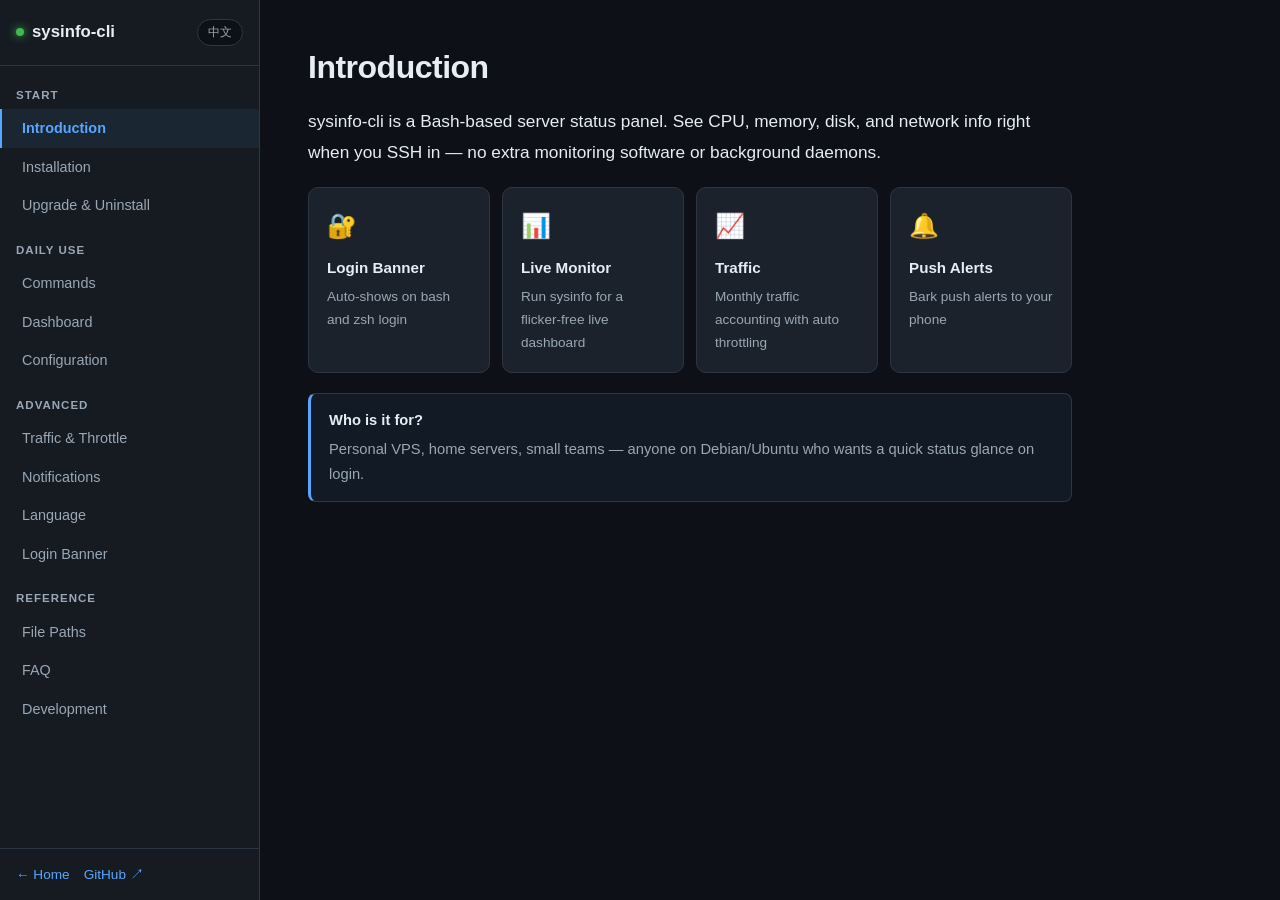
==== docs/wiki.html @ a3228258 "Add Bark notifications, docs site, and unify project as sysinfo-cli. Introduce modular push alerts, " ====
<!DOCTYPE html>
<html lang="zh-CN">
<head>
<meta charset="UTF-8" />
<meta name="viewport" content="width=device-width, initial-scale=1.0" />
<title>sysinfo-cli 文档</title>
<link rel="stylesheet" href="wiki.css" />
</head>
<body>

<div class="wiki-shell">
  <!-- 左侧导航 -->
  <aside class="sidebar" id="sidebar">
    <div class="sidebar-head">
      <a href="index.html" class="brand"><span class="dot"></span> sysinfo-cli</a>
      <button class="lang-btn" id="langBtn">EN</button>
    </div>
    <nav class="sidebar-nav">
      <div class="nav-group" data-label-zh="开始" data-label-en="Start">
        <a href="#intro" class="nav-item active" data-zh="项目介绍" data-en="Introduction">项目介绍</a>
        <a href="#install" class="nav-item" data-zh="安装" data-en="Installation">安装</a>
        <a href="#upgrade" class="nav-item" data-zh="升级与卸载" data-en="Upgrade & Uninstall">升级与卸载</a>
      </div>
      <div class="nav-group" data-label-zh="日常使用" data-label-en="Daily Use">
        <a href="#commands" class="nav-item" data-zh="常用命令" data-en="Commands">常用命令</a>
        <a href="#dashboard" class="nav-item" data-zh="面板说明" data-en="Dashboard">面板说明</a>
        <a href="#config" class="nav-item" data-zh="配置文件" data-en="Configuration">配置文件</a>
      </div>
      <div class="nav-group" data-label-zh="进阶功能" data-label-en="Advanced">
        <a href="#traffic" class="nav-item" data-zh="流量与限速" data-en="Traffic & Throttle">流量与限速</a>
        <a href="#notify" class="nav-item" data-zh="推送通知" data-en="Notifications">推送通知</a>
        <a href="#i18n" class="nav-item" data-zh="切换语言" data-en="Language">切换语言</a>
        <a href="#banner" class="nav-item" data-zh="登录横幅" data-en="Login Banner">登录横幅</a>
      </div>
      <div class="nav-group" data-label-zh="参考" data-label-en="Reference">
        <a href="#paths" class="nav-item" data-zh="文件路径" data-en="File Paths">文件路径</a>
        <a href="#faq" class="nav-item" data-zh="常见问题" data-en="FAQ">常见问题</a>
        <a href="#dev" class="nav-item" data-zh="开发测试" data-en="Development">开发测试</a>
      </div>
    </nav>
    <div class="sidebar-foot">
      <a href="index.html" data-zh="← 返回主页" data-en="← Home">← 返回主页</a>
      <a href="https://github.com/baixiaoshengofficial/sysinfo-cli" target="_blank" rel="noopener">GitHub ↗</a>
    </div>
  </aside>

  <!-- 移动端顶栏 -->
  <header class="mobile-bar">
    <button class="menu-btn" id="menuBtn" aria-label="menu">☰</button>
    <span class="mobile-title">sysinfo-cli 文档</span>
    <button class="lang-btn sm" id="langBtnM">EN</button>
  </header>

  <!-- 右侧正文 -->
  <main class="content" id="content">

    <!-- 介绍 -->
    <article id="intro" class="page active">
      <h1 data-zh="项目介绍" data-en="Introduction">项目介绍</h1>
      <p class="lead" data-zh="sysinfo-cli 是一个用 Bash 写的服务器状态面板。SSH 登录就能看到 CPU、内存、磁盘、网络等信息，不用额外装监控软件，也不跑后台进程。"
         data-en="sysinfo-cli is a Bash-based server status panel. See CPU, memory, disk, and network info right when you SSH in — no extra monitoring software or background daemons.">
        sysinfo-cli 是一个用 Bash 写的服务器状态面板。SSH 登录就能看到 CPU、内存、磁盘、网络等信息，不用额外装监控软件，也不跑后台进程。
      </p>
      <div class="feature-grid">
        <div class="feat-card">
          <div class="feat-icon">🔐</div>
          <h3 data-zh="登录即显示" data-en="Login Banner">登录即显示</h3>
          <p data-zh="bash 和 zsh 登录后自动弹出状态面板" data-en="Auto-shows on bash and zsh login">bash 和 zsh 登录后自动弹出状态面板</p>
        </div>
        <div class="feat-card">
          <div class="feat-icon">📊</div>
          <h3 data-zh="实时监控" data-en="Live Monitor">实时监控</h3>
          <p data-zh="运行 sysinfo 进入刷新式面板，不闪屏" data-en="Run sysinfo for a flicker-free live dashboard">运行 sysinfo 进入刷新式面板，不闪屏</p>
        </div>
        <div class="feat-card">
          <div class="feat-icon">📈</div>
          <h3 data-zh="流量统计" data-en="Traffic">流量统计</h3>
          <p data-zh="按月统计流量，快到上限时自动限速" data-en="Monthly traffic accounting with auto throttling">按月统计流量，快到上限时自动限速</p>
        </div>
        <div class="feat-card">
          <div class="feat-icon">🔔</div>
          <h3 data-zh="手机推送" data-en="Push Alerts">手机推送</h3>
          <p data-zh="通过 Bark 把告警推送到手机" data-en="Bark push alerts to your phone">通过 Bark 把告警推送到手机</p>
        </div>
      </div>
      <div class="callout info">
        <strong data-zh="适合谁用？" data-en="Who is it for?">适合谁用？</strong>
        <span data-zh="个人 VPS、家用服务器、小团队运维——任何 Debian/Ubuntu 机器，想登录时快速看一眼状态的人。"
              data-en="Personal VPS, home servers, small teams — anyone on Debian/Ubuntu who wants a quick status glance on login.">
          个人 VPS、家用服务器、小团队运维——任何 Debian/Ubuntu 机器，想登录时快速看一眼状态的人。
        </span>
      </div>
    </article>

    <!-- 安装 -->
    <article id="install" class="page">
      <h1 data-zh="安装" data-en="Installation">安装</h1>
      <p data-zh="三种方式任选，安装脚本会自动装好依赖并配置登录横幅。"
         data-en="Pick any method. The installer handles dependencies and the login banner automatically.">
        三种方式任选，安装脚本会自动装好依赖并配置登录横幅。
      </p>

      <h2 data-zh="一键安装" data-en="One-liner">一键安装</h2>
      <pre class="code-block"><code>bash &lt;(curl -sSL baixiaosheng.de/sysinfo)</code></pre>

      <h2 data-zh="从 GitHub 安装" data-en="Via GitHub">从 GitHub 安装</h2>
      <pre class="code-block"><code>curl -sSL https://raw.githubusercontent.com/baixiaoshengofficial/sysinfo-cli/main/install.sh | bash</code></pre>

      <h2 data-zh="克隆后安装" data-en="Clone & Install">克隆后安装</h2>
      <pre class="code-block"><code>git clone https://github.com/baixiaoshengofficial/sysinfo-cli.git
cd sysinfo-cli
sudo ./install.sh</code></pre>

      <h2 data-zh="安装参数" data-en="Install Options">安装参数</h2>
      <table class="data-table">
        <thead><tr><th data-zh="参数" data-en="Option">参数</th><th data-zh="说明" data-en="Description">说明</th></tr></thead>
        <tbody>
          <tr><td><code>--lang zh|en</code></td><td data-zh="指定界面语言，不写则按系统语言自动判断" data-en="Set UI language; auto-detect if omitted">指定界面语言，不写则按系统语言自动判断</td></tr>
          <tr><td><code>--overwrite-config</code></td><td data-zh="用默认模板覆盖已有配置（旧配置会自动备份）" data-en="Reset config from template (old one backed up)">用默认模板覆盖已有配置（旧配置会自动备份）</td></tr>
          <tr><td><code>--uninstall</code></td><td data-zh="卸载 sysinfo-cli" data-en="Uninstall sysinfo-cli">卸载 sysinfo-cli</td></tr>
        </tbody>
      </table>
      <div class="callout tip">
        <strong data-zh="小提示" data-en="Tip">小提示</strong>
        <span data-zh="重复执行 install.sh 不会覆盖你改过的 config.yaml。只有加 --overwrite-config 才会重置。"
              data-en="Re-running install.sh keeps your config. Only --overwrite-config resets it.">
          重复执行 install.sh 不会覆盖你改过的 config.yaml。只有加 --overwrite-config 才会重置。
        </span>
      </div>
    </article>

    <!-- 升级 -->
    <article id="upgrade" class="page">
      <h1 data-zh="升级与卸载" data-en="Upgrade & Uninstall">升级与卸载</h1>
      <h2 data-zh="升级" data-en="Upgrade">升级</h2>
      <pre class="code-block"><code>cd sysinfo-cli && git pull && sudo ./install.sh</code></pre>
      <p data-zh="想同时把配置也恢复成最新模板：" data-en="To also reset config to the latest template:">想同时把配置也恢复成最新模板：</p>
      <pre class="code-block"><code>sudo ./install.sh --overwrite-config</code></pre>
      <h2 data-zh="卸载" data-en="Uninstall">卸载</h2>
      <pre class="code-block"><code>sudo ./uninstall.sh</code></pre>
      <p data-zh="会删除所有脚本、配置文件、状态文件和 zsh 登录 hook。"
         data-en="Removes all scripts, configs, state files, and the zsh login hook.">
        会删除所有脚本、配置文件、状态文件和 zsh 登录 hook。
      </p>
    </article>

    <!-- 命令 -->
    <article id="commands" class="page">
      <h1 data-zh="常用命令" data-en="Commands">常用命令</h1>
      <table class="data-table cmd-table">
        <thead><tr><th data-zh="命令" data-en="Command">命令</th><th data-zh="做什么" data-en="What it does">做什么</th></tr></thead>
        <tbody>
          <tr><td><code>sysinfo</code></td><td data-zh="打开实时面板（默认 1 秒刷新）" data-en="Open live dashboard (1s refresh)">打开实时面板（默认 1 秒刷新）</td></tr>
          <tr><td><code>sysinfo 2</code></td><td data-zh="每 2 秒刷新一次" data-en="Refresh every 2 seconds">每 2 秒刷新一次</td></tr>
          <tr><td><code>sysinfo -r</code></td><td data-zh="重新加载 /etc/sysinfo/config.yaml" data-en="Reload /etc/sysinfo/config.yaml">重新加载 /etc/sysinfo/config.yaml</td></tr>
          <tr><td><code>sysinfo -c 文件.yaml</code></td><td data-zh="从指定配置文件应用设置" data-en="Apply settings from a YAML file">从指定配置文件应用设置</td></tr>
          <tr><td><code>sysinfo --reset-traffic</code></td><td data-zh="清零本月流量统计" data-en="Reset monthly traffic counter">清零本月流量统计</td></tr>
          <tr><td><code>sysinfo --clear-nat</code></td><td data-zh="清除 NAT 端口映射" data-en="Clear NAT port mappings">清除 NAT 端口映射</td></tr>
          <tr><td><code>sysinfo --notify-test</code></td><td data-zh="发一条测试推送，检查 Bark 是否配好" data-en="Send a test push to verify Bark">发一条测试推送，检查 Bark 是否配好</td></tr>
          <tr><td><code>sysinfo --notify-check</code></td><td data-zh="检查告警规则（适合放 cron 定时跑）" data-en="Evaluate alert rules (for cron)">检查告警规则（适合放 cron 定时跑）</td></tr>
        </tbody>
      </table>
      <div class="callout warn">
        <strong data-zh="注意" data-en="Note">注意</strong>
        <span data-zh="配置只能通过 YAML 文件修改（-c / -r），旧的 --nat、--traffic 等命令行参数已经不用了。"
              data-en="Config is YAML-only (-c / -r). Legacy --nat, --traffic flags are removed.">
          配置只能通过 YAML 文件修改（-c / -r），旧的 --nat、--traffic 等命令行参数已经不用了。
        </span>
      </div>
    </article>

    <!-- 面板 -->
    <article id="dashboard" class="page">
      <h1 data-zh="面板说明" data-en="Dashboard">面板说明</h1>
      <p data-zh="登录或运行 sysinfo 后，面板分四个区域展示信息："
         data-en="The dashboard has four sections:">登录或运行 sysinfo 后，面板分四个区域展示信息：</p>

      <div class="panel-demo">
        <pre class="term-preview"><span class="c-d">================================================================</span>
  <b>系统信息面板</b> - 2026-06-29 17:49:12
<span class="c-d">================================================================</span>
<span class="c-g">核心信息</span>
  CPU      : Intel(R) Core(TM) i5-9600 @ 3.10GHz (6 core(s))
  IPv4     : 10.103.241.153
  运行时间 : 1 week, 4 days, 4 hours
<span class="c-g">资源使用</span>
  负载     : 71.3%                             进程数   : 3725
  内存     : 19Gi / 31Gi (62%)
<span class="c-g">网络</span>
  下载     : 55.5 KB/s                         上传     : 0 KB/s
  使用率   : [<span class="bar-f">█████</span><span class="bar-e">█████</span>] 48%
  限速状态 : <span class="c-g">未限速</span>
<span class="c-g">磁盘</span>
  /                      162G      90G      59% [<span class="bar-f">█████</span><span class="bar-e">█████</span>]
<span class="c-d">================================================================</span></pre>
      </div>

      <table class="data-table">
        <thead><tr><th data-zh="区域" data-en="Section">区域</th><th data-zh="内容" data-en="Contents">内容</th></tr></thead>
        <tbody>
          <tr><td data-zh="核心信息" data-en="Core">核心信息</td><td data-zh="CPU 型号、IP 地址、NAT 映射、运行时间" data-en="CPU model, IPs, NAT mappings, uptime">CPU 型号、IP 地址、NAT 映射、运行时间</td></tr>
          <tr><td data-zh="资源使用" data-en="Resources">资源使用</td><td data-zh="CPU 负载、内存、交换分区、进程数、在线用户" data-en="CPU load, memory, swap, processes, users">CPU 负载、内存、交换分区、进程数、在线用户</td></tr>
          <tr><td data-zh="网络" data-en="Network">网络</td><td data-zh="实时网速、本月流量、配额使用率、限速状态" data-en="Live speed, monthly traffic, quota, throttle status">实时网速、本月流量、配额使用率、限速状态</td></tr>
          <tr><td data-zh="磁盘" data-en="Disk">磁盘</td><td data-zh="各挂载点的总量、已用、占比和进度条" data-en="Mount points with size, used, percent, progress bar">各挂载点的总量、已用、占比和进度条</td></tr>
        </tbody>
      </table>
      <p data-zh="进度条：白色方块表示已用，黑色方块表示剩余。"
         data-en="Progress bars: white blocks = used, black blocks = free.">
        进度条：白色方块表示已用，黑色方块表示剩余。
      </p>
    </article>

    <!-- 配置 -->
    <article id="config" class="page">
      <h1 data-zh="配置文件" data-en="Configuration">配置文件</h1>
      <p data-zh="配置文件在 /etc/sysinfo/config.yaml，改完后执行 sudo sysinfo -r 生效。"
         data-en="Config lives at /etc/sysinfo/config.yaml. Run sudo sysinfo -r after editing.">
        配置文件在 <code>/etc/sysinfo/config.yaml</code>，改完后执行 <code>sudo sysinfo -r</code> 生效。
      </p>

      <h2 data-zh="完整示例" data-en="Full Example">完整示例</h2>
      <pre class="code-block"><code>network:
  interface: ""                    # 留空自动检测网卡
  force_gateway_throttle: false    # 网关模式下是否强制限速

nat:
  enabled: false
  mappings:
    - "8080:80"                    # 公网端口:内网端口
    - "9000:3000"

traffic:
  enabled: true
  limit: "1T"                      # 1T / 500G / 100M / UNLIMITED
  reset_day: 1                     # 每月几号重置流量
  mode: "both"                     # upload / download / both

throttle:
  enabled: true
  threshold: 95                    # 用到 95% 开始限速
  rate: "10mbps"                   # 限速到 10 Mbps

display:
  language: "auto"                 # auto / zh / en
  refresh_interval: 1
  show_traffic: true
  show_nat: true
  show_throttle: true

notify:
  enabled: false
  bark:
    url: "https://api.day.app"
    key: ""
  cooldown: 1800
  rules:
    cpu:      { enabled: false, threshold: 90 }
    net:      { enabled: false, threshold: 90 }
    nic:      { enabled: false, threshold: 80, mode: both, upload_rate: 0, download_rate: 0 }
    throttle: { enabled: false }
    disk:     { enabled: false, threshold: 90, paths: [] }</code></pre>

      <div class="callout info">
        <strong data-zh="关于 NAT" data-en="About NAT">关于 NAT</strong>
        <span data-zh="NAT 配置只在面板上展示端口映射关系，不会帮你改 iptables 或 nftables 规则。"
              data-en="NAT config is display-only — it won't configure iptables/nftables for you.">
          NAT 配置只在面板上展示端口映射关系，不会帮你改 iptables 或 nftables 规则。
        </span>
      </div>
    </article>

    <!-- 流量 -->
    <article id="traffic" class="page">
      <h1 data-zh="流量统计与限速" data-en="Traffic & Throttling">流量统计与限速</h1>

      <h2 data-zh="流量怎么统计" data-en="How Traffic Works">流量怎么统计</h2>
      <ul class="plain-list">
        <li data-zh="从 /proc/net/dev 读取网卡收发字节数，按月累计" data-en="Reads /proc/net/dev and accumulates monthly">从 /proc/net/dev 读取网卡收发字节数，按月累计</li>
        <li data-zh="数据存在 /etc/sysinfo-traffic.json，到 reset_day 那天自动清零" data-en="Stored in /etc/sysinfo-traffic.json, resets on reset_day">数据存在 /etc/sysinfo-traffic.json，到 reset_day 那天自动清零</li>
        <li data-zh="mode 可以只统计上传、只统计下载，或者两个方向都算" data-en="mode can count upload, download, or both">mode 可以只统计上传、只统计下载，或者两个方向都算</li>
      </ul>

      <h2 data-zh="自动限速怎么工作" data-en="How Throttling Works">自动限速怎么工作</h2>
      <p data-zh="当本月流量用到 threshold 设定的百分比后，sysinfo-cli 会用 Linux tc 命令把网速限制到 rate 指定的值。"
         data-en="When monthly usage hits the threshold %, sysinfo-cli uses Linux tc to cap speed to the configured rate.">
        当本月流量用到 threshold 设定的百分比后，sysinfo-cli 会用 Linux tc 命令把网速限制到 rate 指定的值。
      </p>
      <div class="flow-diagram">
        <div class="flow-step" data-zh="流量达到 95%" data-en="Traffic hits 95%">流量达到 95%</div>
        <div class="flow-arrow">→</div>
        <div class="flow-step" data-zh="tc 限速到 10 Mbps" data-en="tc limits to 10 Mbps">tc 限速到 10 Mbps</div>
        <div class="flow-arrow">→</div>
        <div class="flow-step" data-zh="面板显示「限速中」" data-en="Dashboard shows throttling">面板显示「限速中」</div>
      </div>
      <div class="callout warn">
        <strong data-zh="网关模式" data-en="Gateway Mode">网关模式</strong>
        <span data-zh="如果服务器开了 IP 转发（做路由/网关），默认不会限速，怕影响下游设备。确实需要的话，在配置里设 force_gateway_throttle: true。"
              data-en="If ip_forward is enabled (router/gateway), throttling is skipped by default. Set force_gateway_throttle: true if needed.">
          如果服务器开了 IP 转发（做路由/网关），默认不会限速，怕影响下游设备。确实需要的话，在配置里设 force_gateway_throttle: true。
        </span>
      </div>
      <h2 data-zh="排查限速问题" data-en="Troubleshooting">排查限速问题</h2>
      <pre class="code-block"><code>bash scripts/test_throttle.sh</code></pre>
    </article>

    <!-- 推送 -->
    <article id="notify" class="page">
      <h1 data-zh="推送通知" data-en="Push Notifications">推送通知</h1>
      <p data-zh="通过 Bark 把告警推送到 iPhone。默认全部关闭，需要在 config.yaml 里手动开启。"
         data-en="Send alerts to iPhone via Bark. Disabled by default — enable in config.yaml.">
        通过 Bark 把告警推送到 iPhone。默认全部关闭，需要在 config.yaml 里手动开启。
      </p>

      <h2 data-zh="怎么开启" data-en="How to Enable">怎么开启</h2>
      <ol class="steps">
        <li data-zh="在 iPhone 上安装 Bark App，拿到推送 Key" data-en="Install Bark on iPhone and get your push key">在 iPhone 上安装 Bark App，拿到推送 Key</li>
        <li data-zh="编辑 config.yaml，填上 bark.key，把 notify.enabled 改成 true" data-en="Edit config.yaml: set bark.key and notify.enabled: true">编辑 config.yaml，填上 bark.key，把 notify.enabled 改成 true</li>
        <li data-zh="开启你需要的规则（比如 cpu.enabled: true）" data-en="Enable the rules you need (e.g. cpu.enabled: true)">开启你需要的规则（比如 cpu.enabled: true）</li>
        <li data-zh="执行 sudo sysinfo -r 应用配置" data-en="Run sudo sysinfo -r">执行 sudo sysinfo -r 应用配置</li>
        <li data-zh="运行 sysinfo --notify-test 测试能不能收到" data-en="Run sysinfo --notify-test to verify">运行 sysinfo --notify-test 测试能不能收到</li>
      </ol>

      <h2 data-zh="五种告警规则" data-en="Five Alert Rules">五种告警规则</h2>
      <table class="data-table">
        <thead><tr><th data-zh="规则" data-en="Rule">规则</th><th data-zh="什么时候推送" data-en="When it fires">什么时候推送</th></tr></thead>
        <tbody>
          <tr><td><code>cpu</code></td><td data-zh="CPU 使用率超过阈值" data-en="CPU usage exceeds threshold">CPU 使用率超过阈值</td></tr>
          <tr><td><code>net</code></td><td data-zh="本月流量用到配额的百分之几" data-en="Monthly traffic hits quota %">本月流量用到配额的百分之几</td></tr>
          <tr><td><code>nic</code></td><td data-zh="网速达到带宽的百分之几（可分别监控上传/下载）" data-en="Speed hits % of bandwidth (upload/download/both)">网速达到带宽的百分之几（可分别监控上传/下载）</td></tr>
          <tr><td><code>throttle</code></td><td data-zh="自动限速被触发时" data-en="When auto-throttling activates">自动限速被触发时</td></tr>
          <tr><td><code>disk</code></td><td data-zh="某个磁盘分区使用率超过阈值" data-en="Disk usage exceeds threshold">某个磁盘分区使用率超过阈值</td></tr>
        </tbody>
      </table>

      <div class="callout tip">
        <strong data-zh="不会刷屏" data-en="No spam">不会刷屏</strong>
        <span data-zh="告警是「边沿触发」的——只在状态变化时推送，同一条规则有 cooldown 冷却时间（默认 30 分钟）。"
              data-en="Edge-triggered alerts with cooldown (default 30 min) — no spam.">
          告警是「边沿触发」的——只在状态变化时推送，同一条规则有 cooldown 冷却时间（默认 30 分钟）。
        </span>
      </div>

      <h2 data-zh="定时检查（cron）" data-en="Cron Setup">定时检查（cron）</h2>
      <pre class="code-block"><code># 每 5 分钟检查一次告警规则
*/5 * * * * /usr/local/bin/sysinfo --notify-check</code></pre>
    </article>

    <!-- 语言 -->
    <article id="i18n" class="page">
      <h1 data-zh="切换语言" data-en="Language">切换语言</h1>
      <p data-zh="在 config.yaml 里改 display.language：" data-en="Change display.language in config.yaml:">在 config.yaml 里改 display.language：</p>
      <pre class="code-block"><code>display:
  language: "zh"    # auto / zh / en</code></pre>
      <ul class="plain-list">
        <li><code>auto</code> — <span data-zh="跟随系统语言" data-en="Follow system locale">跟随系统语言</span></li>
        <li><code>zh</code> — <span data-zh="中文界面" data-en="Chinese UI">中文界面</span></li>
        <li><code>en</code> — <span data-zh="英文界面" data-en="English UI">英文界面</span></li>
      </ul>
      <p data-zh="改完运行 sysinfo 立即生效；运行 sudo sysinfo -r 可以让 SSH 登录横幅也一起切换。"
         data-en="Run sysinfo for immediate effect; sudo sysinfo -r also updates the SSH login banner.">
        改完运行 sysinfo 立即生效；运行 sudo sysinfo -r 可以让 SSH 登录横幅也一起切换。
      </p>
    </article>

    <!-- 横幅 -->
    <article id="banner" class="page">
      <h1 data-zh="SSH 登录横幅" data-en="SSH Login Banner">SSH 登录横幅</h1>
      <p data-zh="安装后，每次 SSH 登录会自动显示系统状态面板，不用手动敲 sysinfo。"
         data-en="After install, every SSH login shows the status panel automatically.">
        安装后，每次 SSH 登录会自动显示系统状态面板，不用手动敲 sysinfo。
      </p>
      <ul class="plain-list">
        <li data-zh="bash 用户：通过 /etc/profile.d/ 加载" data-en="bash: loaded via /etc/profile.d/">bash 用户：通过 /etc/profile.d/ 加载</li>
        <li data-zh="zsh 用户：通过 /etc/zsh/zprofile 加载" data-en="zsh: loaded via /etc/zsh/zprofile">zsh 用户：通过 /etc/zsh/zprofile 加载</li>
        <li data-zh="scp、sftp、ssh host command 这类非交互操作不会显示" data-en="Skipped for scp, sftp, ssh host command">scp、sftp、ssh host command 这类非交互操作不会显示</li>
        <li data-zh="同一次登录只显示一次" data-en="Shows once per login session">同一次登录只显示一次</li>
      </ul>
    </article>

    <!-- 路径 -->
    <article id="paths" class="page">
      <h1 data-zh="文件路径" data-en="File Paths">文件路径</h1>
      <table class="data-table">
        <thead><tr><th data-zh="路径" data-en="Path">路径</th><th data-zh="用途" data-en="Purpose">用途</th></tr></thead>
        <tbody>
          <tr><td><code>/usr/local/bin/sysinfo</code></td><td data-zh="命令入口" data-en="Command entry">命令入口</td></tr>
          <tr><td><code>/etc/sysinfo/config.yaml</code></td><td data-zh="主配置文件" data-en="Main config">主配置文件</td></tr>
          <tr><td><code>/etc/sysinfo-traffic.json</code></td><td data-zh="流量计数和限速状态" data-en="Traffic counter & throttle state">流量计数和限速状态</td></tr>
          <tr><td><code>/etc/sysinfo-lang</code></td><td data-zh="持久化的界面语言" data-en="Persisted UI language">持久化的界面语言</td></tr>
          <tr><td><code>/var/tmp/sysinfo-notify-state-&lt;用户&gt;</code></td><td data-zh="推送告警的去重状态" data-en="Notification dedup state">推送告警的去重状态</td></tr>
        </tbody>
      </table>
    </article>

    <!-- FAQ -->
    <article id="faq" class="page">
      <h1 data-zh="常见问题" data-en="FAQ">常见问题</h1>
      <div class="faq-list">
        <details class="faq-item">
          <summary data-zh="SSH 登录没看到面板？" data-en="No banner on SSH login?">SSH 登录没看到面板？</summary>
          <p data-zh="确认是正常登录（不是 scp 传文件）。zsh 用户如果还是没有，重新执行一次 sudo ./install.sh 修复 hook。"
             data-en="Make sure it's a normal login (not scp). zsh users: re-run sudo ./install.sh to fix the hook.">
            确认是正常登录（不是 scp 传文件）。zsh 用户如果还是没有，重新执行一次 sudo ./install.sh 修复 hook。
          </p>
        </details>
        <details class="faq-item">
          <summary data-zh="改了配置但没效果？" data-en="Config changes not applied?">改了配置但没效果？</summary>
          <p data-zh="普通用户会优先读 ~/.config/sysinfo/config.yaml，如果存在就会覆盖系统配置。删掉它，或者指定 SYSINFO_CONFIG=/etc/sysinfo/config.yaml sysinfo。"
             data-en="Non-root users read ~/.config/sysinfo/config.yaml first if it exists. Delete it or use SYSINFO_CONFIG=/etc/sysinfo/config.yaml sysinfo.">
            普通用户会优先读 ~/.config/sysinfo/config.yaml，如果存在就会覆盖系统配置。删掉它，或者指定 SYSINFO_CONFIG=/etc/sysinfo/config.yaml sysinfo。
          </p>
        </details>
        <details class="faq-item">
          <summary data-zh="推送收不到？" data-en="No push notifications?">推送收不到？</summary>
          <p data-zh="先跑 sysinfo --notify-test 看通道通不通。确认 notify.enabled 是 true、bark.key 填对了。测试时可以把 threshold 临时改成 0。"
             data-en="Run sysinfo --notify-test first. Check notify.enabled and bark.key. Temporarily set threshold to 0 for testing.">
            先跑 sysinfo --notify-test 看通道通不通。确认 notify.enabled 是 true、bark.key 填对了。测试时可以把 threshold 临时改成 0。
          </p>
        </details>
        <details class="faq-item">
          <summary data-zh="限速没生效？" data-en="Throttling not working?">限速没生效？</summary>
          <p data-zh="网关模式（开了 IP 转发）默认不限速。需要 tc 命令和 root 权限。跑 bash scripts/test_throttle.sh 看诊断结果。"
             data-en="Gateway mode (ip_forward) skips throttling by default. Needs tc and root. Run bash scripts/test_throttle.sh.">
            网关模式（开了 IP 转发）默认不限速。需要 tc 命令和 root 权限。跑 bash scripts/test_throttle.sh 看诊断结果。
          </p>
        </details>
      </div>
    </article>

    <!-- 开发 -->
    <article id="dev" class="page">
      <h1 data-zh="开发测试" data-en="Development">开发测试</h1>
      <p data-zh="项目根目录有 Makefile，常用命令：" data-en="Use the Makefile in the project root:">项目根目录有 Makefile，常用命令：</p>
      <table class="data-table">
        <thead><tr><th data-zh="命令" data-en="Command">命令</th><th data-zh="作用" data-en="Purpose">作用</th></tr></thead>
        <tbody>
          <tr><td><code>make</code></td><td data-zh="查看所有命令" data-en="Show all commands">查看所有命令</td></tr>
          <tr><td><code>make run</code></td><td data-zh="本地跑一次面板" data-en="Run dashboard locally">本地跑一次面板</td></tr>
          <tr><td><code>make test</code></td><td data-zh="运行自动化测试" data-en="Run automated tests">运行自动化测试</td></tr>
          <tr><td><code>make install</code></td><td data-zh="安装到系统" data-en="Install to system">安装到系统</td></tr>
          <tr><td><code>make deploy</code></td><td data-zh="测试通过后安装" data-en="Test then install">测试通过后安装</td></tr>
          <tr><td><code>make docs-serve</code></td><td data-zh="本地预览文档" data-en="Preview docs locally">本地预览文档</td></tr>
        </tbody>
      </table>
    </article>

  </main>
</div>

<script src="wiki.js"></script>
</body>
</html>
---- docs/wiki.css ----
:root {
  --bg: #0d1117;
  --bg-soft: #161b22;
  --bg-card: #1b222c;
  --border: #2d3643;
  --fg: #e6edf3;
  --fg-dim: #9aa7b4;
  --accent: #3fb950;
  --accent2: #58a6ff;
  --accent3: #d29922;
  --sidebar-w: 260px;
  --mono: ui-monospace, SFMono-Regular, "SF Mono", Menlo, Consolas, monospace;
  --sans: -apple-system, BlinkMacSystemFont, "Segoe UI", "PingFang SC", "Microsoft YaHei", Roboto, Helvetica, Arial, sans-serif;
}
* { box-sizing: border-box; margin: 0; padding: 0; }
html { scroll-behavior: smooth; }
body { background: var(--bg); color: var(--fg); font-family: var(--sans); line-height: 1.7; -webkit-font-smoothing: antialiased; }
a { color: var(--accent2); text-decoration: none; }
a:hover { text-decoration: underline; }
code { font-family: var(--mono); font-size: .88em; background: var(--bg-soft); padding: 2px 6px; border-radius: 4px; color: var(--accent3); }

/* Layout */
.wiki-shell { display: flex; min-height: 100vh; }
.sidebar {
  position: fixed; top: 0; left: 0; bottom: 0; width: var(--sidebar-w);
  background: var(--bg-soft); border-right: 1px solid var(--border);
  display: flex; flex-direction: column; z-index: 100; overflow-y: auto;
}
.content {
  margin-left: var(--sidebar-w); flex: 1; padding: 40px 48px 80px; max-width: 860px;
}
.mobile-bar { display: none; }

/* Sidebar */
.sidebar-head { display: flex; align-items: center; justify-content: space-between; padding: 18px 16px; border-bottom: 1px solid var(--border); }
.brand { font-weight: 700; font-size: 1.05rem; display: flex; align-items: center; gap: 8px; color: var(--fg); text-decoration: none; }
.brand:hover { text-decoration: none; }
.brand .dot { width: 8px; height: 8px; border-radius: 50%; background: var(--accent); box-shadow: 0 0 8px var(--accent); }
.lang-btn { border: 1px solid var(--border); background: var(--bg); color: var(--fg-dim); border-radius: 16px; padding: 4px 10px; cursor: pointer; font-size: .78rem; font-family: var(--sans); }
.lang-btn:hover { border-color: var(--accent2); color: var(--fg); }

.sidebar-nav { flex: 1; padding: 12px 0; }
.nav-group { margin-bottom: 8px; }
.nav-group::before {
  content: attr(data-label); display: block; padding: 8px 16px 4px;
  font-size: .72rem; font-weight: 700; letter-spacing: 1px; text-transform: uppercase; color: var(--fg-dim);
}
.nav-item {
  display: block; padding: 7px 16px 7px 20px; color: var(--fg-dim); font-size: .9rem;
  border-left: 2px solid transparent; text-decoration: none; transition: .12s;
}
.nav-item:hover { color: var(--fg); background: rgba(88,166,255,.06); text-decoration: none; }
.nav-item.active { color: var(--accent2); border-left-color: var(--accent2); background: rgba(88,166,255,.08); font-weight: 600; }

.sidebar-foot { padding: 14px 16px; border-top: 1px solid var(--border); display: flex; gap: 14px; font-size: .85rem; }

/* Content */
/* Content pages — JS 用 inline display 控制；:target 作无 JS 回退 */
.page { display: none; }
.page.active,
.page:target { display: block; }

.page h1 { font-size: 2rem; letter-spacing: -.5px; margin-bottom: 12px; }
.page h2 { font-size: 1.25rem; margin: 28px 0 10px; padding-bottom: 6px; border-bottom: 1px solid var(--border); }
.page p, .page li { color: var(--fg-dim); margin-bottom: 12px; }
.page .lead { font-size: 1.08rem; color: var(--fg); line-height: 1.75; }

/* Feature grid */
.feature-grid { display: grid; grid-template-columns: repeat(auto-fill, minmax(180px, 1fr)); gap: 12px; margin: 20px 0; }
.feat-card { background: var(--bg-card); border: 1px solid var(--border); border-radius: 10px; padding: 18px; }
.feat-icon { font-size: 1.5rem; margin-bottom: 8px; }
.feat-card h3 { font-size: .95rem; margin-bottom: 4px; }
.feat-card p { font-size: .85rem; margin: 0; }

/* Callouts */
.callout { border-radius: 8px; padding: 14px 18px; margin: 16px 0; font-size: .92rem; border: 1px solid var(--border); }
.callout strong { display: block; margin-bottom: 4px; color: var(--fg); }
.callout span { color: var(--fg-dim); }
.callout.info { border-left: 3px solid var(--accent2); background: rgba(88,166,255,.06); }
.callout.tip { border-left: 3px solid var(--accent); background: rgba(63,185,80,.06); }
.callout.warn { border-left: 3px solid var(--accent3); background: rgba(210,153,34,.06); }

/* Code */
.code-block {
  background: #0a0e14; border: 1px solid var(--border); border-radius: 10px;
  padding: 16px 20px; overflow-x: auto; font-family: var(--mono); font-size: .84rem;
  line-height: 1.65; margin: 12px 0 20px; color: var(--fg-dim);
}
.code-block code { background: none; padding: 0; color: inherit; font-size: inherit; }

/* Tables */
.data-table { width: 100%; border-collapse: collapse; margin: 16px 0 24px; font-size: .9rem; }
.data-table th { text-align: left; padding: 10px 14px; background: var(--bg-soft); border: 1px solid var(--border); color: var(--fg); font-weight: 600; }
.data-table td { padding: 10px 14px; border: 1px solid var(--border); color: var(--fg-dim); vertical-align: top; }
.data-table tr:hover td { background: rgba(88,166,255,.04); }

/* Terminal preview */
.panel-demo { margin: 20px 0; border: 1px solid var(--border); border-radius: 10px; overflow: hidden; background: #0a0e14; }
.term-preview {
  padding: 16px 20px; margin: 0; font-family: var(--mono); font-size: .78rem;
  line-height: 1.55; white-space: pre; overflow-x: auto; color: var(--fg-dim);
}
.term-preview .c-g { color: var(--accent); }
.term-preview .c-d { color: #484f58; }
.term-preview .bar-f { color: #fff; }
.term-preview .bar-e { color: #444c56; }

/* Flow diagram */
.flow-diagram { display: flex; align-items: center; gap: 10px; margin: 20px 0; flex-wrap: wrap; }
.flow-step { background: var(--bg-card); border: 1px solid var(--border); border-radius: 8px; padding: 10px 16px; font-size: .88rem; color: var(--fg); }
.flow-arrow { color: var(--accent2); font-size: 1.2rem; }

/* Lists */
.plain-list { padding-left: 20px; margin: 12px 0 20px; }
.plain-list li { margin-bottom: 6px; }
.steps { padding-left: 22px; margin: 12px 0 20px; }
.steps li { margin-bottom: 8px; color: var(--fg-dim); }

/* FAQ */
.faq-list { margin-top: 16px; }
.faq-item { border: 1px solid var(--border); border-radius: 8px; margin-bottom: 8px; background: var(--bg-card); }
.faq-item summary { padding: 14px 18px; cursor: pointer; font-weight: 600; color: var(--fg); list-style: none; }
.faq-item summary::-webkit-details-marker { display: none; }
.faq-item summary::before { content: "▸ "; color: var(--accent2); }
.faq-item[open] summary::before { content: "▾ "; }
.faq-item p { padding: 0 18px 14px; margin: 0; font-size: .9rem; }

/* Mobile */
@media (max-width: 768px) {
  .sidebar { transform: translateX(-100%); transition: transform .25s; }
  .sidebar.open { transform: translateX(0); box-shadow: 4px 0 24px rgba(0,0,0,.5); }
  .content { margin-left: 0; padding: 72px 20px 60px; }
  .mobile-bar {
    display: flex; align-items: center; gap: 12px;
    position: fixed; top: 0; left: 0; right: 0; height: 52px; z-index: 90;
    background: rgba(13,17,23,.92); backdrop-filter: blur(8px); border-bottom: 1px solid var(--border);
    padding: 0 16px;
  }
  .menu-btn { background: none; border: 1px solid var(--border); color: var(--fg); border-radius: 6px; padding: 4px 10px; cursor: pointer; font-size: 1.1rem; }
  .mobile-title { font-weight: 600; font-size: .95rem; flex: 1; }
  .lang-btn.sm { margin-left: auto; }
}
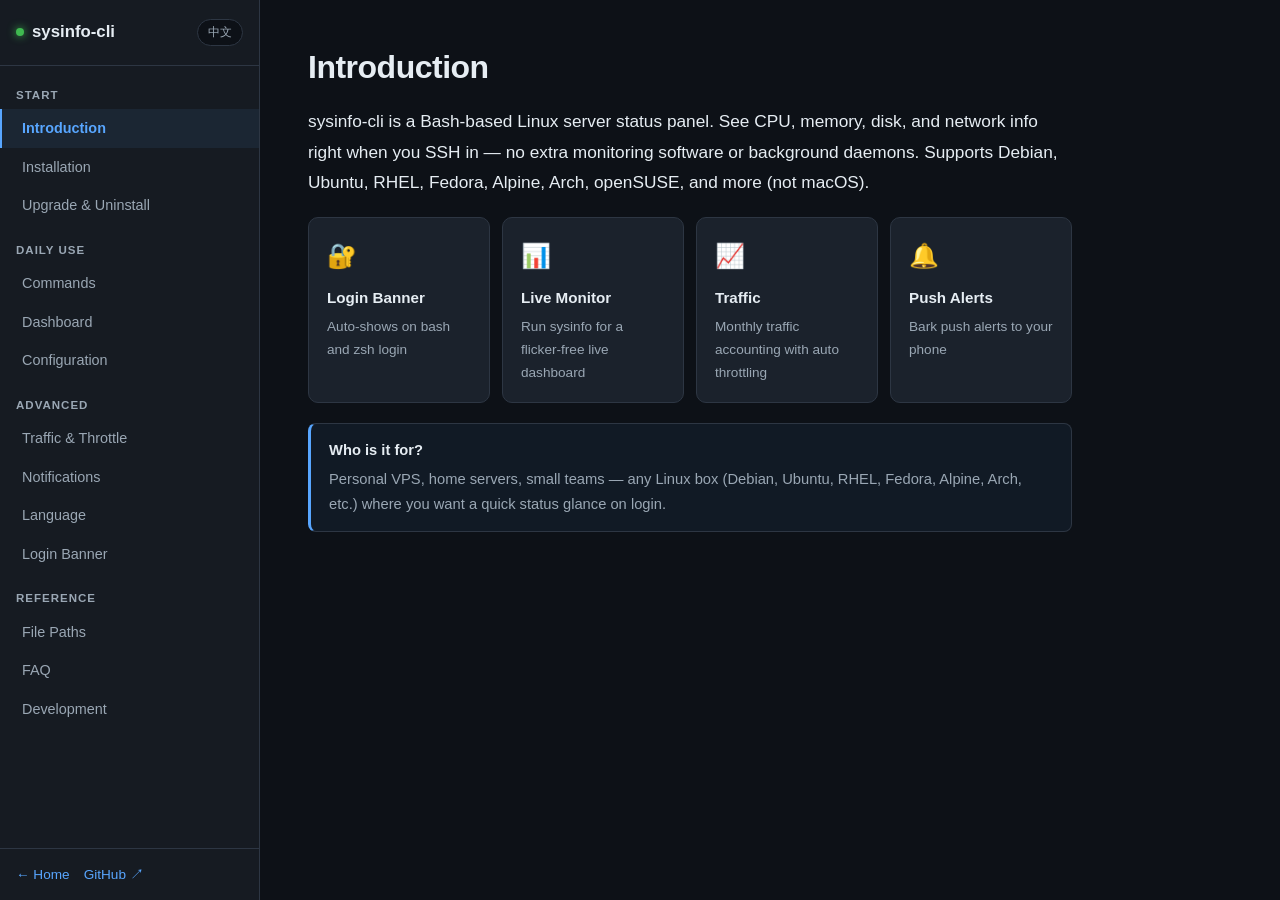
==== commit 62f16006: "Add multi-distro install support, docs site, and Docker CI smoke tests. Extend install.sh for apt/dn" ====
--- a/docs/wiki.html
+++ b/docs/wiki.html
@@ -57,9 +57,9 @@
     <!-- 介绍 -->
     <article id="intro" class="page active">
       <h1 data-zh="项目介绍" data-en="Introduction">项目介绍</h1>
-      <p class="lead" data-zh="sysinfo-cli 是一个用 Bash 写的服务器状态面板。SSH 登录就能看到 CPU、内存、磁盘、网络等信息，不用额外装监控软件，也不跑后台进程。"
-         data-en="sysinfo-cli is a Bash-based server status panel. See CPU, memory, disk, and network info right when you SSH in — no extra monitoring software or background daemons.">
-        sysinfo-cli 是一个用 Bash 写的服务器状态面板。SSH 登录就能看到 CPU、内存、磁盘、网络等信息，不用额外装监控软件，也不跑后台进程。
+      <p class="lead" data-zh="sysinfo-cli 是一个用 Bash 写的 Linux 服务器状态面板。SSH 登录就能看到 CPU、内存、磁盘、网络等信息，不用额外装监控软件，也不跑后台进程。支持 Debian、Ubuntu、RHEL、Fedora、Alpine、Arch、openSUSE 等发行版（不支持 macOS）。"
+         data-en="sysinfo-cli is a Bash-based Linux server status panel. See CPU, memory, disk, and network info right when you SSH in — no extra monitoring software or background daemons. Supports Debian, Ubuntu, RHEL, Fedora, Alpine, Arch, openSUSE, and more (not macOS).">
+        sysinfo-cli 是一个用 Bash 写的 Linux 服务器状态面板。SSH 登录就能看到 CPU、内存、磁盘、网络等信息，不用额外装监控软件，也不跑后台进程。支持 Debian、Ubuntu、RHEL、Fedora、Alpine、Arch、openSUSE 等发行版（不支持 macOS）。
       </p>
       <div class="feature-grid">
         <div class="feat-card">
@@ -85,9 +85,9 @@
       </div>
       <div class="callout info">
         <strong data-zh="适合谁用？" data-en="Who is it for?">适合谁用？</strong>
-        <span data-zh="个人 VPS、家用服务器、小团队运维——任何 Debian/Ubuntu 机器，想登录时快速看一眼状态的人。"
-              data-en="Personal VPS, home servers, small teams — anyone on Debian/Ubuntu who wants a quick status glance on login.">
-          个人 VPS、家用服务器、小团队运维——任何 Debian/Ubuntu 机器，想登录时快速看一眼状态的人。
+        <span data-zh="个人 VPS、家用服务器、小团队运维——任何 Linux 机器（Debian/Ubuntu/RHEL/Fedora/Alpine/Arch 等），想登录时快速看一眼状态的人。"
+              data-en="Personal VPS, home servers, small teams — any Linux box (Debian, Ubuntu, RHEL, Fedora, Alpine, Arch, etc.) where you want a quick status glance on login.">
+          个人 VPS、家用服务器、小团队运维——任何 Linux 机器（Debian/Ubuntu/RHEL/Fedora/Alpine/Arch 等），想登录时快速看一眼状态的人。
         </span>
       </div>
     </article>
@@ -95,10 +95,30 @@
     <!-- 安装 -->
     <article id="install" class="page">
       <h1 data-zh="安装" data-en="Installation">安装</h1>
-      <p data-zh="三种方式任选，安装脚本会自动装好依赖并配置登录横幅。"
-         data-en="Pick any method. The installer handles dependencies and the login banner automatically.">
-        三种方式任选，安装脚本会自动装好依赖并配置登录横幅。
-      </p>
+      <p data-zh="三种方式任选，安装脚本会自动识别包管理器、装好依赖（yq、iproute）并配置登录横幅。"
+         data-en="Pick any method. The installer detects your package manager, installs dependencies (yq, iproute), and sets up the login banner.">
+        三种方式任选，安装脚本会自动识别包管理器、装好依赖（yq、iproute）并配置登录横幅。
+      </p>
+
+      <h2 data-zh="系统要求" data-en="Requirements">系统要求</h2>
+      <table class="data-table">
+        <thead><tr><th data-zh="项目" data-en="Item">项目</th><th data-zh="说明" data-en="Details">说明</th></tr></thead>
+        <tbody>
+          <tr><td data-zh="操作系统" data-en="OS">操作系统</td><td data-zh="Linux（bash）；不支持 macOS" data-en="Linux with bash; macOS not supported">Linux（bash）；不支持 macOS</td></tr>
+          <tr><td data-zh="发行版" data-en="Distros">发行版</td><td data-zh="Debian、Ubuntu、RHEL、CentOS、Rocky、Alma、Fedora、Alpine、Arch、openSUSE、Gentoo 等" data-en="Debian, Ubuntu, RHEL, CentOS, Rocky, Alma, Fedora, Alpine, Arch, openSUSE, Gentoo, …">Debian、Ubuntu、RHEL、CentOS、Rocky、Alma、Fedora、Alpine、Arch、openSUSE、Gentoo 等</td></tr>
+          <tr><td data-zh="包管理器" data-en="Package managers">包管理器</td><td data-zh="apt、dnf、yum、apk、pacman、zypper、emerge（自动检测）" data-en="apt, dnf, yum, apk, pacman, zypper, emerge (auto-detected)">apt、dnf、yum、apk、pacman、zypper、emerge（自动检测）</td></tr>
+          <tr><td data-zh="tc / ip" data-en="tc / ip">tc / ip</td><td data-zh="iproute2（Debian/Alpine/Arch）或 iproute（RHEL/Fedora）" data-en="iproute2 (Debian/Alpine/Arch) or iproute (RHEL/Fedora)">iproute2（Debian/Alpine/Arch）或 iproute（RHEL/Fedora）</td></tr>
+          <tr><td data-zh="yq" data-en="yq">yq</td><td data-zh="mikefarah 版，按 CPU 架构下载（amd64 / arm64 / arm）" data-en="mikefarah build, downloaded for your CPU (amd64 / arm64 / arm)">mikefarah 版，按 CPU 架构下载（amd64 / arm64 / arm）</td></tr>
+          <tr><td data-zh="权限" data-en="Privileges">权限</td><td data-zh="安装与限速需要 root 或 sudo" data-en="root or sudo for install and throttling">安装与限速需要 root 或 sudo</td></tr>
+        </tbody>
+      </table>
+      <div class="callout info">
+        <strong data-zh="Alpine 提示" data-en="Alpine note">Alpine 提示</strong>
+        <span data-zh="默认 shell 是 ash，需先安装 bash：apk add bash。安装脚本会尝试用 apk 安装 iproute2。"
+              data-en="Default shell is ash — install bash first: apk add bash. The installer uses apk for iproute2.">
+          默认 shell 是 ash，需先安装 bash：apk add bash。安装脚本会尝试用 apk 安装 iproute2。
+        </span>
+      </div>
 
       <h2 data-zh="一键安装" data-en="One-liner">一键安装</h2>
       <pre class="code-block"><code>bash &lt;(curl -sSL baixiaosheng.de/sysinfo)</code></pre>
@@ -397,6 +417,20 @@
       <h1 data-zh="常见问题" data-en="FAQ">常见问题</h1>
       <div class="faq-list">
         <details class="faq-item">
+          <summary data-zh="支持哪些操作系统？" data-en="Which operating systems are supported?">支持哪些操作系统？</summary>
+          <p data-zh="仅支持 Linux（需 bash）。常见发行版：Debian、Ubuntu、RHEL、CentOS、Rocky、Alma、Fedora、Alpine、Arch、openSUSE、Gentoo。安装脚本自动识别 apt/dnf/yum/apk/pacman/zypper/emerge。macOS 不支持（依赖 Linux tc、IFB 等）。"
+             data-en="Linux only (bash required). Common distros: Debian, Ubuntu, RHEL, CentOS, Rocky, Alma, Fedora, Alpine, Arch, openSUSE, Gentoo. install.sh auto-detects apt/dnf/yum/apk/pacman/zypper/emerge. macOS is not supported (Linux tc, IFB, etc.).">
+            仅支持 Linux（需 bash）。常见发行版：Debian、Ubuntu、RHEL、CentOS、Rocky、Alma、Fedora、Alpine、Arch、openSUSE、Gentoo。安装脚本自动识别 apt/dnf/yum/apk/pacman/zypper/emerge。macOS 不支持（依赖 Linux tc、IFB 等）。
+          </p>
+        </details>
+        <details class="faq-item">
+          <summary data-zh="yq 报 Exec format error？" data-en="yq: Exec format error?">yq 报 Exec format error？</summary>
+          <p data-zh="通常是 ARM 服务器上装了 amd64 的 yq。删除后重装：sudo rm -f /usr/local/bin/yq，再执行 install.sh（会按 uname -m 下载 yq_linux_arm64 等）。验证：yq --version 和 yq eval '.display.language' /etc/sysinfo/config.yaml。"
+             data-en="Usually an amd64 yq binary on an ARM host. Remove and reinstall: sudo rm -f /usr/local/bin/yq, then re-run install.sh (picks yq_linux_arm64 etc. from uname -m). Verify with yq --version and yq eval '.display.language' /etc/sysinfo/config.yaml.">
+            通常是 ARM 服务器上装了 amd64 的 yq。删除后重装：sudo rm -f /usr/local/bin/yq，再执行 install.sh（会按 uname -m 下载 yq_linux_arm64 等）。验证：yq --version 和 yq eval '.display.language' /etc/sysinfo/config.yaml。
+          </p>
+        </details>
+        <details class="faq-item">
           <summary data-zh="SSH 登录没看到面板？" data-en="No banner on SSH login?">SSH 登录没看到面板？</summary>
           <p data-zh="确认是正常登录（不是 scp 传文件）。zsh 用户如果还是没有，重新执行一次 sudo ./install.sh 修复 hook。"
              data-en="Make sure it's a normal login (not scp). zsh users: re-run sudo ./install.sh to fix the hook.">
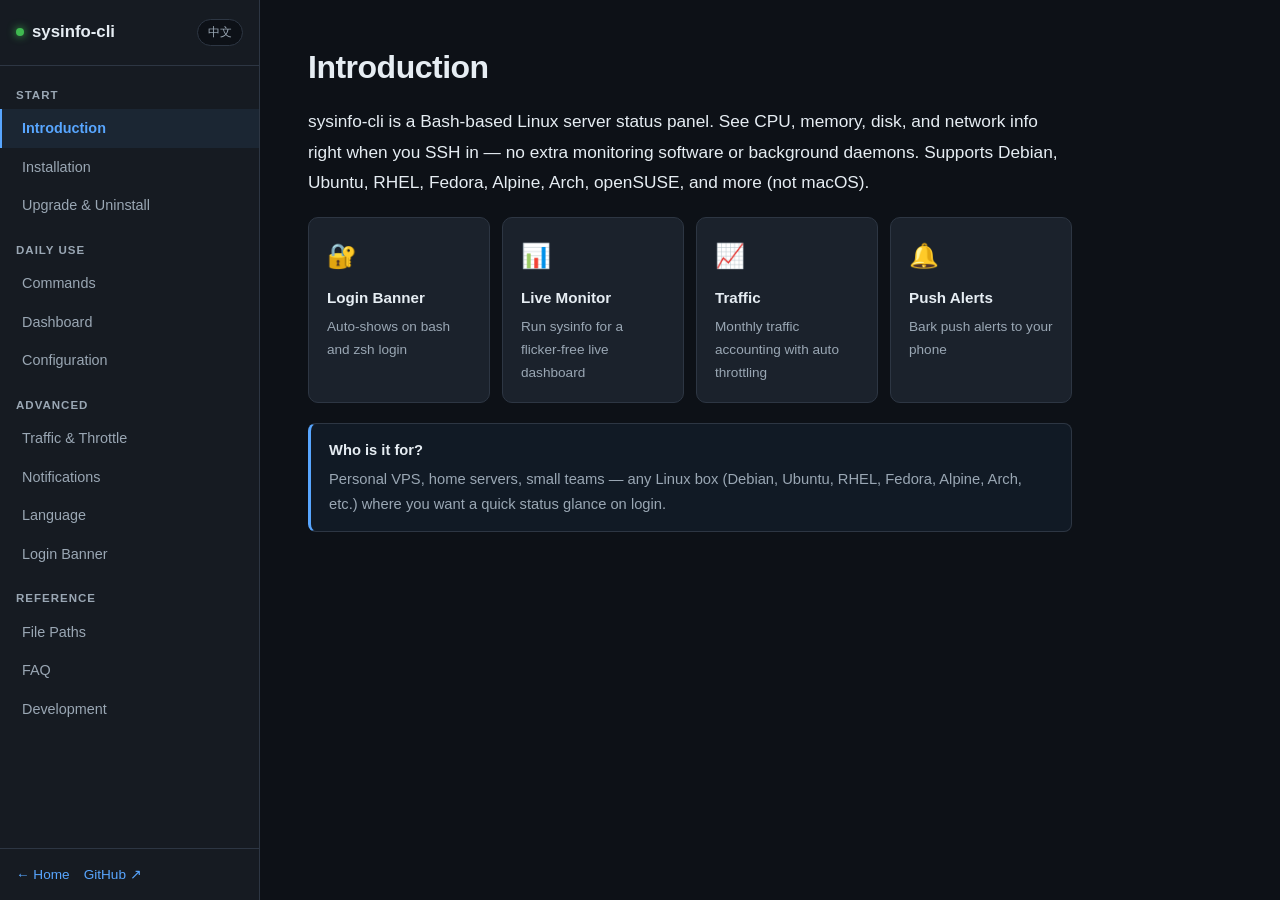
==== commit b18e99bb: "Fix CPU core display and update docs" ====
--- a/docs/wiki.html
+++ b/docs/wiki.html
@@ -57,37 +57,37 @@
     <!-- 介绍 -->
     <article id="intro" class="page active">
       <h1 data-zh="项目介绍" data-en="Introduction">项目介绍</h1>
-      <p class="lead" data-zh="sysinfo-cli 是一个用 Bash 写的 Linux 服务器状态面板。SSH 登录就能看到 CPU、内存、磁盘、网络等信息，不用额外装监控软件，也不跑后台进程。支持 Debian、Ubuntu、RHEL、Fedora、Alpine、Arch、openSUSE 等发行版（不支持 macOS）。"
+      <p class="lead" data-zh="sysinfo-cli 是一个 Bash 写的 Linux 服务器状态面板。SSH 登录后能先看一眼 CPU、内存、磁盘和网络；需要盯实时变化时，再运行 sysinfo。它不跑后台进程，适合个人 VPS、家用服务器和小团队机器。支持 Debian、Ubuntu、RHEL、Fedora、Alpine、Arch、openSUSE 等发行版，不支持 macOS。"
          data-en="sysinfo-cli is a Bash-based Linux server status panel. See CPU, memory, disk, and network info right when you SSH in — no extra monitoring software or background daemons. Supports Debian, Ubuntu, RHEL, Fedora, Alpine, Arch, openSUSE, and more (not macOS).">
-        sysinfo-cli 是一个用 Bash 写的 Linux 服务器状态面板。SSH 登录就能看到 CPU、内存、磁盘、网络等信息，不用额外装监控软件，也不跑后台进程。支持 Debian、Ubuntu、RHEL、Fedora、Alpine、Arch、openSUSE 等发行版（不支持 macOS）。
+        sysinfo-cli 是一个 Bash 写的 Linux 服务器状态面板。SSH 登录后能先看一眼 CPU、内存、磁盘和网络；需要盯实时变化时，再运行 sysinfo。它不跑后台进程，适合个人 VPS、家用服务器和小团队机器。支持 Debian、Ubuntu、RHEL、Fedora、Alpine、Arch、openSUSE 等发行版，不支持 macOS。
       </p>
       <div class="feature-grid">
         <div class="feat-card">
           <div class="feat-icon">🔐</div>
-          <h3 data-zh="登录即显示" data-en="Login Banner">登录即显示</h3>
-          <p data-zh="bash 和 zsh 登录后自动弹出状态面板" data-en="Auto-shows on bash and zsh login">bash 和 zsh 登录后自动弹出状态面板</p>
+          <h3 data-zh="登录状态栏" data-en="Login Banner">登录状态栏</h3>
+          <p data-zh="bash 和 zsh 登录后显示一次状态快照" data-en="Auto-shows on bash and zsh login">bash 和 zsh 登录后显示一次状态快照</p>
         </div>
         <div class="feat-card">
           <div class="feat-icon">📊</div>
           <h3 data-zh="实时监控" data-en="Live Monitor">实时监控</h3>
-          <p data-zh="运行 sysinfo 进入刷新式面板，不闪屏" data-en="Run sysinfo for a flicker-free live dashboard">运行 sysinfo 进入刷新式面板，不闪屏</p>
+          <p data-zh="运行 sysinfo 查看实时刷新面板" data-en="Run sysinfo for a flicker-free live dashboard">运行 sysinfo 查看实时刷新面板</p>
         </div>
         <div class="feat-card">
           <div class="feat-icon">📈</div>
           <h3 data-zh="流量统计" data-en="Traffic">流量统计</h3>
-          <p data-zh="按月统计流量，快到上限时自动限速" data-en="Monthly traffic accounting with auto throttling">按月统计流量，快到上限时自动限速</p>
+          <p data-zh="按月累计流量，达到阈值后可自动限速" data-en="Monthly traffic accounting with auto throttling">按月累计流量，达到阈值后可自动限速</p>
         </div>
         <div class="feat-card">
           <div class="feat-icon">🔔</div>
           <h3 data-zh="手机推送" data-en="Push Alerts">手机推送</h3>
-          <p data-zh="通过 Bark 把告警推送到手机" data-en="Bark push alerts to your phone">通过 Bark 把告警推送到手机</p>
+          <p data-zh="通过 Bark 接收 CPU、流量、磁盘等告警" data-en="Bark push alerts to your phone">通过 Bark 接收 CPU、流量、磁盘等告警</p>
         </div>
       </div>
       <div class="callout info">
         <strong data-zh="适合谁用？" data-en="Who is it for?">适合谁用？</strong>
-        <span data-zh="个人 VPS、家用服务器、小团队运维——任何 Linux 机器（Debian/Ubuntu/RHEL/Fedora/Alpine/Arch 等），想登录时快速看一眼状态的人。"
+        <span data-zh="适合个人 VPS、家用服务器和小团队运维。只要是 Linux 机器，又希望登录时先看一眼状态，就能用。"
               data-en="Personal VPS, home servers, small teams — any Linux box (Debian, Ubuntu, RHEL, Fedora, Alpine, Arch, etc.) where you want a quick status glance on login.">
-          个人 VPS、家用服务器、小团队运维——任何 Linux 机器（Debian/Ubuntu/RHEL/Fedora/Alpine/Arch 等），想登录时快速看一眼状态的人。
+          适合个人 VPS、家用服务器和小团队运维。只要是 Linux 机器，又希望登录时先看一眼状态，就能用。
         </span>
       </div>
     </article>
@@ -95,9 +95,9 @@
     <!-- 安装 -->
     <article id="install" class="page">
       <h1 data-zh="安装" data-en="Installation">安装</h1>
-      <p data-zh="三种方式任选，安装脚本会自动识别包管理器、装好依赖（yq、iproute）并配置登录横幅。"
+      <p data-zh="选一种安装方式即可。脚本会识别包管理器，安装 yq、iproute/iproute2，并配置 SSH 登录状态栏。"
          data-en="Pick any method. The installer detects your package manager, installs dependencies (yq, iproute), and sets up the login banner.">
-        三种方式任选，安装脚本会自动识别包管理器、装好依赖（yq、iproute）并配置登录横幅。
+        选一种安装方式即可。脚本会识别包管理器，安装 yq、iproute/iproute2，并配置 SSH 登录状态栏。
       </p>
 
       <h2 data-zh="系统要求" data-en="Requirements">系统要求</h2>
@@ -114,9 +114,9 @@
       </table>
       <div class="callout info">
         <strong data-zh="Alpine 提示" data-en="Alpine note">Alpine 提示</strong>
-        <span data-zh="默认 shell 是 ash，需先安装 bash：apk add bash。安装脚本会尝试用 apk 安装 iproute2。"
+        <span data-zh="Alpine 默认 shell 是 ash。先装 bash：apk add bash。安装脚本会用 apk 安装 iproute2。"
               data-en="Default shell is ash — install bash first: apk add bash. The installer uses apk for iproute2.">
-          默认 shell 是 ash，需先安装 bash：apk add bash。安装脚本会尝试用 apk 安装 iproute2。
+          Alpine 默认 shell 是 ash。先装 bash：apk add bash。安装脚本会用 apk 安装 iproute2。
         </span>
       </div>
 
@@ -142,9 +142,9 @@
       </table>
       <div class="callout tip">
         <strong data-zh="小提示" data-en="Tip">小提示</strong>
-        <span data-zh="重复执行 install.sh 不会覆盖你改过的 config.yaml。只有加 --overwrite-config 才会重置。"
+        <span data-zh="再次执行 install.sh 会保留现有 config.yaml。只有加 --overwrite-config 才会重置，并且会先备份旧文件。"
               data-en="Re-running install.sh keeps your config. Only --overwrite-config resets it.">
-          重复执行 install.sh 不会覆盖你改过的 config.yaml。只有加 --overwrite-config 才会重置。
+          再次执行 install.sh 会保留现有 config.yaml。只有加 --overwrite-config 才会重置，并且会先备份旧文件。
         </span>
       </div>
     </article>
@@ -154,13 +154,13 @@
       <h1 data-zh="升级与卸载" data-en="Upgrade & Uninstall">升级与卸载</h1>
       <h2 data-zh="升级" data-en="Upgrade">升级</h2>
       <pre class="code-block"><code>cd sysinfo-cli && git pull && sudo ./install.sh</code></pre>
-      <p data-zh="想同时把配置也恢复成最新模板：" data-en="To also reset config to the latest template:">想同时把配置也恢复成最新模板：</p>
+      <p data-zh="如果想顺便把配置恢复成模板：" data-en="To also reset config to the latest template:">如果想顺便把配置恢复成模板：</p>
       <pre class="code-block"><code>sudo ./install.sh --overwrite-config</code></pre>
       <h2 data-zh="卸载" data-en="Uninstall">卸载</h2>
       <pre class="code-block"><code>sudo ./uninstall.sh</code></pre>
-      <p data-zh="会删除所有脚本、配置文件、状态文件和 zsh 登录 hook。"
+      <p data-zh="会删除脚本、配置文件、状态文件和 zsh 登录 hook。"
          data-en="Removes all scripts, configs, state files, and the zsh login hook.">
-        会删除所有脚本、配置文件、状态文件和 zsh 登录 hook。
+        会删除脚本、配置文件、状态文件和 zsh 登录 hook。
       </p>
     </article>
 
@@ -176,15 +176,15 @@
           <tr><td><code>sysinfo -c 文件.yaml</code></td><td data-zh="从指定配置文件应用设置" data-en="Apply settings from a YAML file">从指定配置文件应用设置</td></tr>
           <tr><td><code>sysinfo --reset-traffic</code></td><td data-zh="清零本月流量统计" data-en="Reset monthly traffic counter">清零本月流量统计</td></tr>
           <tr><td><code>sysinfo --clear-nat</code></td><td data-zh="清除 NAT 端口映射" data-en="Clear NAT port mappings">清除 NAT 端口映射</td></tr>
-          <tr><td><code>sysinfo --notify-test</code></td><td data-zh="发一条测试推送，检查 Bark 是否配好" data-en="Send a test push to verify Bark">发一条测试推送，检查 Bark 是否配好</td></tr>
+          <tr><td><code>sysinfo --notify-test</code></td><td data-zh="发一条测试推送，确认 Bark 通道可用" data-en="Send a test push to verify Bark">发一条测试推送，确认 Bark 通道可用</td></tr>
           <tr><td><code>sysinfo --notify-check</code></td><td data-zh="检查告警规则（适合放 cron 定时跑）" data-en="Evaluate alert rules (for cron)">检查告警规则（适合放 cron 定时跑）</td></tr>
         </tbody>
       </table>
       <div class="callout warn">
         <strong data-zh="注意" data-en="Note">注意</strong>
-        <span data-zh="配置只能通过 YAML 文件修改（-c / -r），旧的 --nat、--traffic 等命令行参数已经不用了。"
+        <span data-zh="配置只从 YAML 文件读取，通过 -c 或 -r 应用。旧的 --nat、--traffic 等参数已经移除。"
               data-en="Config is YAML-only (-c / -r). Legacy --nat, --traffic flags are removed.">
-          配置只能通过 YAML 文件修改（-c / -r），旧的 --nat、--traffic 等命令行参数已经不用了。
+          配置只从 YAML 文件读取，通过 -c 或 -r 应用。旧的 --nat、--traffic 等参数已经移除。
         </span>
       </div>
     </article>
@@ -192,8 +192,8 @@
     <!-- 面板 -->
     <article id="dashboard" class="page">
       <h1 data-zh="面板说明" data-en="Dashboard">面板说明</h1>
-      <p data-zh="登录或运行 sysinfo 后，面板分四个区域展示信息："
-         data-en="The dashboard has four sections:">登录或运行 sysinfo 后，面板分四个区域展示信息：</p>
+      <p data-zh="登录后或运行 sysinfo 时，面板会显示四块信息："
+         data-en="The dashboard has four sections:">登录后或运行 sysinfo 时，面板会显示四块信息：</p>
 
       <div class="panel-demo">
         <pre class="term-preview"><span class="c-d">================================================================</span>
@@ -221,21 +221,21 @@
           <tr><td data-zh="核心信息" data-en="Core">核心信息</td><td data-zh="CPU 型号、IP 地址、NAT 映射、运行时间" data-en="CPU model, IPs, NAT mappings, uptime">CPU 型号、IP 地址、NAT 映射、运行时间</td></tr>
           <tr><td data-zh="资源使用" data-en="Resources">资源使用</td><td data-zh="CPU 负载、内存、交换分区、进程数、在线用户" data-en="CPU load, memory, swap, processes, users">CPU 负载、内存、交换分区、进程数、在线用户</td></tr>
           <tr><td data-zh="网络" data-en="Network">网络</td><td data-zh="实时网速、本月流量、配额使用率、限速状态" data-en="Live speed, monthly traffic, quota, throttle status">实时网速、本月流量、配额使用率、限速状态</td></tr>
-          <tr><td data-zh="磁盘" data-en="Disk">磁盘</td><td data-zh="各挂载点的总量、已用、占比和进度条" data-en="Mount points with size, used, percent, progress bar">各挂载点的总量、已用、占比和进度条</td></tr>
-        </tbody>
-      </table>
-      <p data-zh="进度条：白色方块表示已用，黑色方块表示剩余。"
-         data-en="Progress bars: white blocks = used, black blocks = free.">
-        进度条：白色方块表示已用，黑色方块表示剩余。
+          <tr><td data-zh="磁盘" data-en="Disk">磁盘</td><td data-zh="各挂载点的容量、已用、占比和进度条" data-en="Mount points with size, used, percent, progress bar">各挂载点的容量、已用、占比和进度条</td></tr>
+        </tbody>
+      </table>
+      <p data-zh="进度条：白色方块表示已用，灰色方块表示剩余。"
+         data-en="Progress bars: white blocks = used, gray blocks = free.">
+        进度条：白色方块表示已用，灰色方块表示剩余。
       </p>
     </article>
 
     <!-- 配置 -->
     <article id="config" class="page">
       <h1 data-zh="配置文件" data-en="Configuration">配置文件</h1>
-      <p data-zh="配置文件在 /etc/sysinfo/config.yaml，改完后执行 sudo sysinfo -r 生效。"
+      <p data-zh="配置文件是 /etc/sysinfo/config.yaml。改完后执行 sudo sysinfo -r。"
          data-en="Config lives at /etc/sysinfo/config.yaml. Run sudo sysinfo -r after editing.">
-        配置文件在 <code>/etc/sysinfo/config.yaml</code>，改完后执行 <code>sudo sysinfo -r</code> 生效。
+        配置文件是 <code>/etc/sysinfo/config.yaml</code>。改完后执行 <code>sudo sysinfo -r</code>。
       </p>
 
       <h2 data-zh="完整示例" data-en="Full Example">完整示例</h2>
@@ -282,9 +282,9 @@
 
       <div class="callout info">
         <strong data-zh="关于 NAT" data-en="About NAT">关于 NAT</strong>
-        <span data-zh="NAT 配置只在面板上展示端口映射关系，不会帮你改 iptables 或 nftables 规则。"
+        <span data-zh="NAT 配置只用于显示端口映射，不会修改 iptables 或 nftables。"
               data-en="NAT config is display-only — it won't configure iptables/nftables for you.">
-          NAT 配置只在面板上展示端口映射关系，不会帮你改 iptables 或 nftables 规则。
+          NAT 配置只用于显示端口映射，不会修改 iptables 或 nftables。
         </span>
       </div>
     </article>
@@ -296,14 +296,14 @@
       <h2 data-zh="流量怎么统计" data-en="How Traffic Works">流量怎么统计</h2>
       <ul class="plain-list">
         <li data-zh="从 /proc/net/dev 读取网卡收发字节数，按月累计" data-en="Reads /proc/net/dev and accumulates monthly">从 /proc/net/dev 读取网卡收发字节数，按月累计</li>
-        <li data-zh="数据存在 /etc/sysinfo-traffic.json，到 reset_day 那天自动清零" data-en="Stored in /etc/sysinfo-traffic.json, resets on reset_day">数据存在 /etc/sysinfo-traffic.json，到 reset_day 那天自动清零</li>
-        <li data-zh="mode 可以只统计上传、只统计下载，或者两个方向都算" data-en="mode can count upload, download, or both">mode 可以只统计上传、只统计下载，或者两个方向都算</li>
+        <li data-zh="数据写入 /etc/sysinfo-traffic.json，到 reset_day 自动重置" data-en="Stored in /etc/sysinfo-traffic.json, resets on reset_day">数据写入 /etc/sysinfo-traffic.json，到 reset_day 自动重置</li>
+        <li data-zh="mode 可设为 upload、download 或 both" data-en="mode can count upload, download, or both">mode 可设为 upload、download 或 both</li>
       </ul>
 
       <h2 data-zh="自动限速怎么工作" data-en="How Throttling Works">自动限速怎么工作</h2>
-      <p data-zh="当本月流量用到 threshold 设定的百分比后，sysinfo-cli 会用 Linux tc 命令把网速限制到 rate 指定的值。"
+      <p data-zh="当本月流量达到 threshold 后，sysinfo-cli 会调用 Linux tc，把网速限制到 rate。"
          data-en="When monthly usage hits the threshold %, sysinfo-cli uses Linux tc to cap speed to the configured rate.">
-        当本月流量用到 threshold 设定的百分比后，sysinfo-cli 会用 Linux tc 命令把网速限制到 rate 指定的值。
+        当本月流量达到 threshold 后，sysinfo-cli 会调用 Linux tc，把网速限制到 rate。
       </p>
       <div class="flow-diagram">
         <div class="flow-step" data-zh="流量达到 95%" data-en="Traffic hits 95%">流量达到 95%</div>
@@ -314,9 +314,9 @@
       </div>
       <div class="callout warn">
         <strong data-zh="网关模式" data-en="Gateway Mode">网关模式</strong>
-        <span data-zh="如果服务器开了 IP 转发（做路由/网关），默认不会限速，怕影响下游设备。确实需要的话，在配置里设 force_gateway_throttle: true。"
+        <span data-zh="如果服务器开启了 IP 转发（作为路由/网关），默认跳过限速，避免影响下游设备。确实要限速时，设置 force_gateway_throttle: true。"
               data-en="If ip_forward is enabled (router/gateway), throttling is skipped by default. Set force_gateway_throttle: true if needed.">
-          如果服务器开了 IP 转发（做路由/网关），默认不会限速，怕影响下游设备。确实需要的话，在配置里设 force_gateway_throttle: true。
+          如果服务器开启了 IP 转发（作为路由/网关），默认跳过限速，避免影响下游设备。确实要限速时，设置 force_gateway_throttle: true。
         </span>
       </div>
       <h2 data-zh="排查限速问题" data-en="Troubleshooting">排查限速问题</h2>
@@ -326,37 +326,37 @@
     <!-- 推送 -->
     <article id="notify" class="page">
       <h1 data-zh="推送通知" data-en="Push Notifications">推送通知</h1>
-      <p data-zh="通过 Bark 把告警推送到 iPhone。默认全部关闭，需要在 config.yaml 里手动开启。"
+      <p data-zh="告警通过 Bark 推到 iPhone。默认关闭，需要在 config.yaml 里手动开启。"
          data-en="Send alerts to iPhone via Bark. Disabled by default — enable in config.yaml.">
-        通过 Bark 把告警推送到 iPhone。默认全部关闭，需要在 config.yaml 里手动开启。
+        告警通过 Bark 推到 iPhone。默认关闭，需要在 config.yaml 里手动开启。
       </p>
 
       <h2 data-zh="怎么开启" data-en="How to Enable">怎么开启</h2>
       <ol class="steps">
         <li data-zh="在 iPhone 上安装 Bark App，拿到推送 Key" data-en="Install Bark on iPhone and get your push key">在 iPhone 上安装 Bark App，拿到推送 Key</li>
         <li data-zh="编辑 config.yaml，填上 bark.key，把 notify.enabled 改成 true" data-en="Edit config.yaml: set bark.key and notify.enabled: true">编辑 config.yaml，填上 bark.key，把 notify.enabled 改成 true</li>
-        <li data-zh="开启你需要的规则（比如 cpu.enabled: true）" data-en="Enable the rules you need (e.g. cpu.enabled: true)">开启你需要的规则（比如 cpu.enabled: true）</li>
+        <li data-zh="开启需要的规则，比如 cpu.enabled: true" data-en="Enable the rules you need (e.g. cpu.enabled: true)">开启需要的规则，比如 cpu.enabled: true</li>
         <li data-zh="执行 sudo sysinfo -r 应用配置" data-en="Run sudo sysinfo -r">执行 sudo sysinfo -r 应用配置</li>
-        <li data-zh="运行 sysinfo --notify-test 测试能不能收到" data-en="Run sysinfo --notify-test to verify">运行 sysinfo --notify-test 测试能不能收到</li>
+        <li data-zh="运行 sysinfo --notify-test，确认手机能收到" data-en="Run sysinfo --notify-test to verify">运行 sysinfo --notify-test，确认手机能收到</li>
       </ol>
 
-      <h2 data-zh="五种告警规则" data-en="Five Alert Rules">五种告警规则</h2>
+      <h2 data-zh="告警规则" data-en="Five Alert Rules">告警规则</h2>
       <table class="data-table">
         <thead><tr><th data-zh="规则" data-en="Rule">规则</th><th data-zh="什么时候推送" data-en="When it fires">什么时候推送</th></tr></thead>
         <tbody>
           <tr><td><code>cpu</code></td><td data-zh="CPU 使用率超过阈值" data-en="CPU usage exceeds threshold">CPU 使用率超过阈值</td></tr>
-          <tr><td><code>net</code></td><td data-zh="本月流量用到配额的百分之几" data-en="Monthly traffic hits quota %">本月流量用到配额的百分之几</td></tr>
-          <tr><td><code>nic</code></td><td data-zh="网速达到带宽的百分之几（可分别监控上传/下载）" data-en="Speed hits % of bandwidth (upload/download/both)">网速达到带宽的百分之几（可分别监控上传/下载）</td></tr>
-          <tr><td><code>throttle</code></td><td data-zh="自动限速被触发时" data-en="When auto-throttling activates">自动限速被触发时</td></tr>
+          <tr><td><code>net</code></td><td data-zh="本月流量达到配额阈值" data-en="Monthly traffic hits quota %">本月流量达到配额阈值</td></tr>
+          <tr><td><code>nic</code></td><td data-zh="网速达到带宽阈值，可分别监控上传/下载" data-en="Speed hits % of bandwidth (upload/download/both)">网速达到带宽阈值，可分别监控上传/下载</td></tr>
+          <tr><td><code>throttle</code></td><td data-zh="限速开始生效" data-en="When auto-throttling activates">限速开始生效</td></tr>
           <tr><td><code>disk</code></td><td data-zh="某个磁盘分区使用率超过阈值" data-en="Disk usage exceeds threshold">某个磁盘分区使用率超过阈值</td></tr>
         </tbody>
       </table>
 
       <div class="callout tip">
         <strong data-zh="不会刷屏" data-en="No spam">不会刷屏</strong>
-        <span data-zh="告警是「边沿触发」的——只在状态变化时推送，同一条规则有 cooldown 冷却时间（默认 30 分钟）。"
+        <span data-zh="告警只在状态变化时推送。同一条规则有 cooldown 冷却时间，默认 30 分钟。"
               data-en="Edge-triggered alerts with cooldown (default 30 min) — no spam.">
-          告警是「边沿触发」的——只在状态变化时推送，同一条规则有 cooldown 冷却时间（默认 30 分钟）。
+          告警只在状态变化时推送。同一条规则有 cooldown 冷却时间，默认 30 分钟。
         </span>
       </div>
 
@@ -376,18 +376,18 @@
         <li><code>zh</code> — <span data-zh="中文界面" data-en="Chinese UI">中文界面</span></li>
         <li><code>en</code> — <span data-zh="英文界面" data-en="English UI">英文界面</span></li>
       </ul>
-      <p data-zh="改完运行 sysinfo 立即生效；运行 sudo sysinfo -r 可以让 SSH 登录横幅也一起切换。"
+      <p data-zh="改完后运行 sysinfo 会立即使用新语言；执行 sudo sysinfo -r 后，SSH 登录状态栏也会切换。"
          data-en="Run sysinfo for immediate effect; sudo sysinfo -r also updates the SSH login banner.">
-        改完运行 sysinfo 立即生效；运行 sudo sysinfo -r 可以让 SSH 登录横幅也一起切换。
+        改完后运行 sysinfo 会立即使用新语言；执行 sudo sysinfo -r 后，SSH 登录状态栏也会切换。
       </p>
     </article>
 
     <!-- 横幅 -->
     <article id="banner" class="page">
       <h1 data-zh="SSH 登录横幅" data-en="SSH Login Banner">SSH 登录横幅</h1>
-      <p data-zh="安装后，每次 SSH 登录会自动显示系统状态面板，不用手动敲 sysinfo。"
+      <p data-zh="安装后，SSH 登录会自动显示一次状态面板，不用手动敲 sysinfo。"
          data-en="After install, every SSH login shows the status panel automatically.">
-        安装后，每次 SSH 登录会自动显示系统状态面板，不用手动敲 sysinfo。
+        安装后，SSH 登录会自动显示一次状态面板，不用手动敲 sysinfo。
       </p>
       <ul class="plain-list">
         <li data-zh="bash 用户：通过 /etc/profile.d/ 加载" data-en="bash: loaded via /etc/profile.d/">bash 用户：通过 /etc/profile.d/ 加载</li>
@@ -418,44 +418,44 @@
       <div class="faq-list">
         <details class="faq-item">
           <summary data-zh="支持哪些操作系统？" data-en="Which operating systems are supported?">支持哪些操作系统？</summary>
-          <p data-zh="仅支持 Linux（需 bash）。常见发行版：Debian、Ubuntu、RHEL、CentOS、Rocky、Alma、Fedora、Alpine、Arch、openSUSE、Gentoo。安装脚本自动识别 apt/dnf/yum/apk/pacman/zypper/emerge。macOS 不支持（依赖 Linux tc、IFB 等）。"
+          <p data-zh="仅支持 Linux，并需要 bash。常见发行版包括 Debian、Ubuntu、RHEL、CentOS、Rocky、Alma、Fedora、Alpine、Arch、openSUSE、Gentoo。安装脚本会识别 apt、dnf、yum、apk、pacman、zypper、emerge。macOS 不支持，因为限速依赖 Linux tc、IFB 等能力。"
              data-en="Linux only (bash required). Common distros: Debian, Ubuntu, RHEL, CentOS, Rocky, Alma, Fedora, Alpine, Arch, openSUSE, Gentoo. install.sh auto-detects apt/dnf/yum/apk/pacman/zypper/emerge. macOS is not supported (Linux tc, IFB, etc.).">
-            仅支持 Linux（需 bash）。常见发行版：Debian、Ubuntu、RHEL、CentOS、Rocky、Alma、Fedora、Alpine、Arch、openSUSE、Gentoo。安装脚本自动识别 apt/dnf/yum/apk/pacman/zypper/emerge。macOS 不支持（依赖 Linux tc、IFB 等）。
+            仅支持 Linux，并需要 bash。常见发行版包括 Debian、Ubuntu、RHEL、CentOS、Rocky、Alma、Fedora、Alpine、Arch、openSUSE、Gentoo。安装脚本会识别 apt、dnf、yum、apk、pacman、zypper、emerge。macOS 不支持，因为限速依赖 Linux tc、IFB 等能力。
           </p>
         </details>
         <details class="faq-item">
           <summary data-zh="yq 报 Exec format error？" data-en="yq: Exec format error?">yq 报 Exec format error？</summary>
-          <p data-zh="通常是 ARM 服务器上装了 amd64 的 yq。删除后重装：sudo rm -f /usr/local/bin/yq，再执行 install.sh（会按 uname -m 下载 yq_linux_arm64 等）。验证：yq --version 和 yq eval '.display.language' /etc/sysinfo/config.yaml。"
+          <p data-zh="通常是 ARM 服务器装到了 amd64 的 yq。先删除再重装：sudo rm -f /usr/local/bin/yq，然后重新执行 install.sh。脚本会按 uname -m 下载对应的 yq。可用 yq --version 和 yq eval '.display.language' /etc/sysinfo/config.yaml 验证。"
              data-en="Usually an amd64 yq binary on an ARM host. Remove and reinstall: sudo rm -f /usr/local/bin/yq, then re-run install.sh (picks yq_linux_arm64 etc. from uname -m). Verify with yq --version and yq eval '.display.language' /etc/sysinfo/config.yaml.">
-            通常是 ARM 服务器上装了 amd64 的 yq。删除后重装：sudo rm -f /usr/local/bin/yq，再执行 install.sh（会按 uname -m 下载 yq_linux_arm64 等）。验证：yq --version 和 yq eval '.display.language' /etc/sysinfo/config.yaml。
+            通常是 ARM 服务器装到了 amd64 的 yq。先删除再重装：sudo rm -f /usr/local/bin/yq，然后重新执行 install.sh。脚本会按 uname -m 下载对应的 yq。可用 yq --version 和 yq eval '.display.language' /etc/sysinfo/config.yaml 验证。
           </p>
         </details>
         <details class="faq-item">
           <summary data-zh="SSH 登录没看到面板？" data-en="No banner on SSH login?">SSH 登录没看到面板？</summary>
-          <p data-zh="确认是正常登录（不是 scp 传文件）。zsh 用户如果还是没有，重新执行一次 sudo ./install.sh 修复 hook。"
+          <p data-zh="先确认这是正常 SSH 登录，不是 scp/sftp 传文件。zsh 用户如果仍然看不到，重新执行 sudo ./install.sh 修复 hook。"
              data-en="Make sure it's a normal login (not scp). zsh users: re-run sudo ./install.sh to fix the hook.">
-            确认是正常登录（不是 scp 传文件）。zsh 用户如果还是没有，重新执行一次 sudo ./install.sh 修复 hook。
+            先确认这是正常 SSH 登录，不是 scp/sftp 传文件。zsh 用户如果仍然看不到，重新执行 sudo ./install.sh 修复 hook。
           </p>
         </details>
         <details class="faq-item">
           <summary data-zh="改了配置但没效果？" data-en="Config changes not applied?">改了配置但没效果？</summary>
-          <p data-zh="普通用户会优先读 ~/.config/sysinfo/config.yaml，如果存在就会覆盖系统配置。删掉它，或者指定 SYSINFO_CONFIG=/etc/sysinfo/config.yaml sysinfo。"
+          <p data-zh="普通用户运行时会优先读取 ~/.config/sysinfo/config.yaml。这个文件如果存在，会覆盖系统配置。删掉它，或用 SYSINFO_CONFIG=/etc/sysinfo/config.yaml sysinfo 指定配置。"
              data-en="Non-root users read ~/.config/sysinfo/config.yaml first if it exists. Delete it or use SYSINFO_CONFIG=/etc/sysinfo/config.yaml sysinfo.">
-            普通用户会优先读 ~/.config/sysinfo/config.yaml，如果存在就会覆盖系统配置。删掉它，或者指定 SYSINFO_CONFIG=/etc/sysinfo/config.yaml sysinfo。
+            普通用户运行时会优先读取 ~/.config/sysinfo/config.yaml。这个文件如果存在，会覆盖系统配置。删掉它，或用 SYSINFO_CONFIG=/etc/sysinfo/config.yaml sysinfo 指定配置。
           </p>
         </details>
         <details class="faq-item">
           <summary data-zh="推送收不到？" data-en="No push notifications?">推送收不到？</summary>
-          <p data-zh="先跑 sysinfo --notify-test 看通道通不通。确认 notify.enabled 是 true、bark.key 填对了。测试时可以把 threshold 临时改成 0。"
+          <p data-zh="先跑 sysinfo --notify-test 看 Bark 通道是否正常。再检查 notify.enabled 是否为 true、bark.key 是否正确。测试规则时，可以临时把 threshold 改成 0。"
              data-en="Run sysinfo --notify-test first. Check notify.enabled and bark.key. Temporarily set threshold to 0 for testing.">
-            先跑 sysinfo --notify-test 看通道通不通。确认 notify.enabled 是 true、bark.key 填对了。测试时可以把 threshold 临时改成 0。
+            先跑 sysinfo --notify-test 看 Bark 通道是否正常。再检查 notify.enabled 是否为 true、bark.key 是否正确。测试规则时，可以临时把 threshold 改成 0。
           </p>
         </details>
         <details class="faq-item">
           <summary data-zh="限速没生效？" data-en="Throttling not working?">限速没生效？</summary>
-          <p data-zh="网关模式（开了 IP 转发）默认不限速。需要 tc 命令和 root 权限。跑 bash scripts/test_throttle.sh 看诊断结果。"
+          <p data-zh="开启 IP 转发的网关机器默认跳过限速。限速还需要 tc 命令和 root 权限。运行 bash scripts/test_throttle.sh 看诊断结果。"
              data-en="Gateway mode (ip_forward) skips throttling by default. Needs tc and root. Run bash scripts/test_throttle.sh.">
-            网关模式（开了 IP 转发）默认不限速。需要 tc 命令和 root 权限。跑 bash scripts/test_throttle.sh 看诊断结果。
+            开启 IP 转发的网关机器默认跳过限速。限速还需要 tc 命令和 root 权限。运行 bash scripts/test_throttle.sh 看诊断结果。
           </p>
         </details>
       </div>
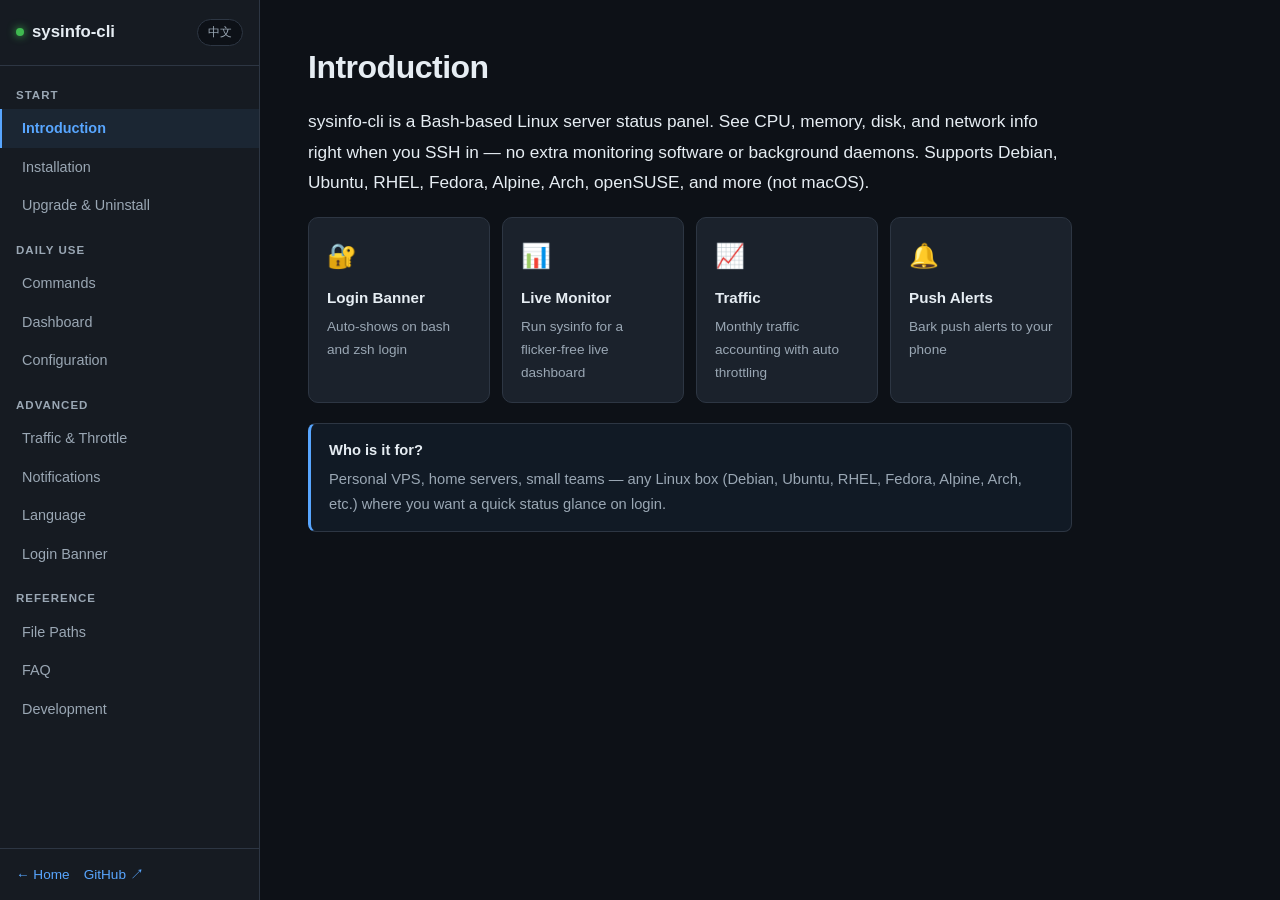
==== commit c322aa42: "Fix unlimited traffic limit handling" ====
--- a/docs/wiki.html
+++ b/docs/wiki.html
@@ -251,7 +251,7 @@
 
 traffic:
   enabled: true
-  limit: "1T"                      # 1T / 500G / 100M / UNLIMITED
+  limit: "1T"                      # 1T / 500G / 100M / UNLIMITED / 0
   reset_day: 1                     # 每月几号重置流量
   mode: "both"                     # upload / download / both
 
